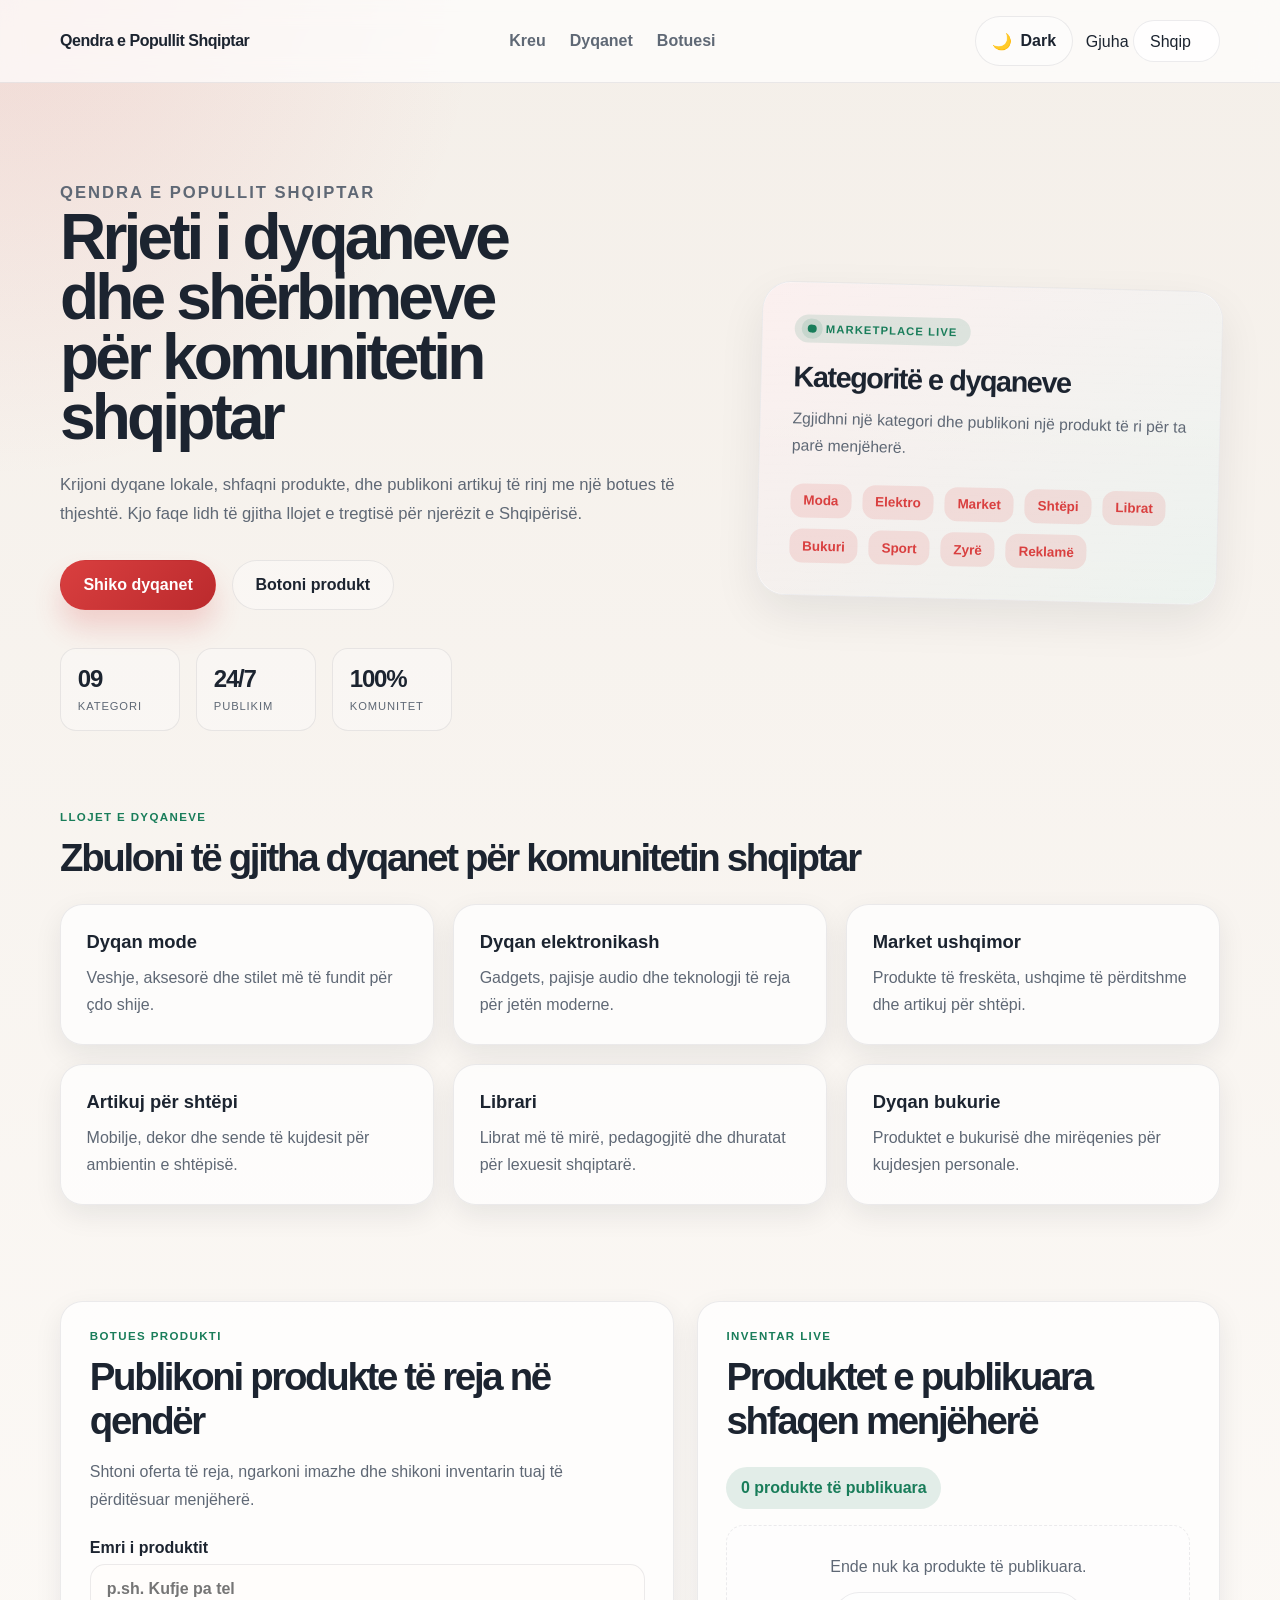
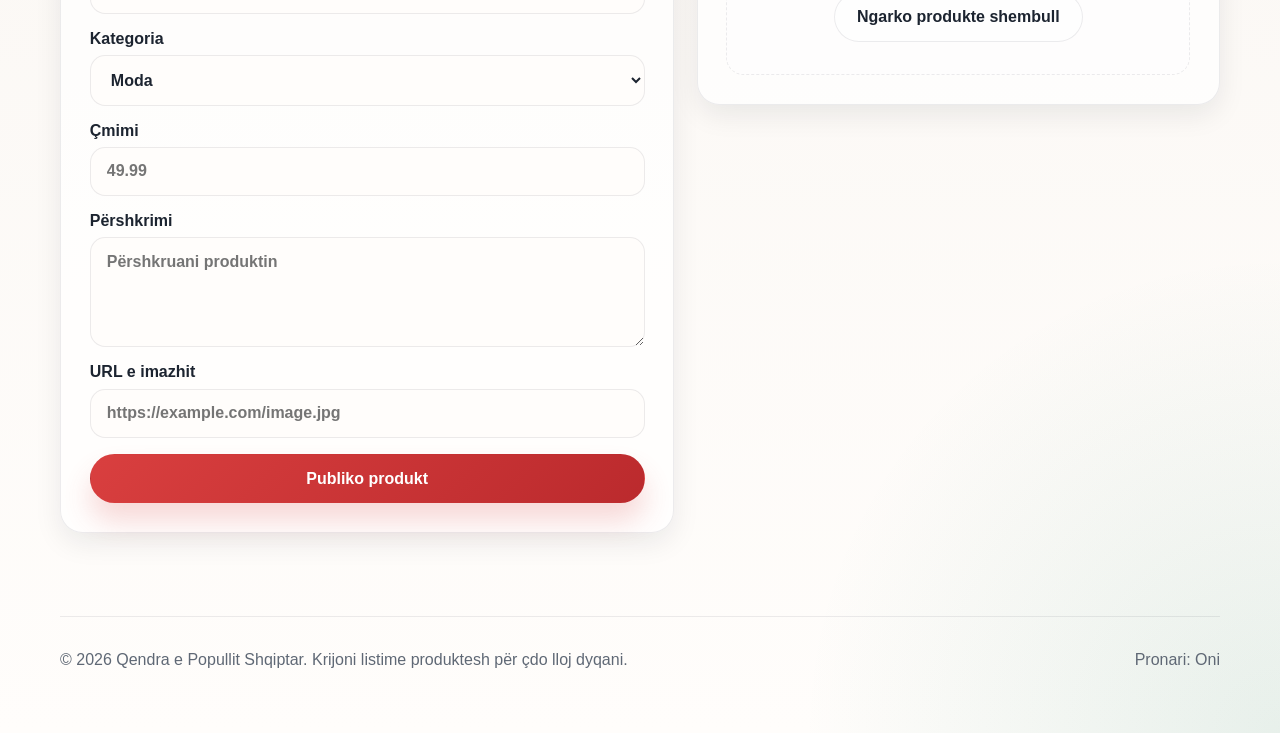
==== index.html @ 033e25c7 "Add files via upload" ====
<!DOCTYPE html>
<html lang="sq">
<head>
  <meta charset="UTF-8" />
  <meta name="viewport" content="width=device-width, initial-scale=1.0" />
  <title>Qendra e Popullit Shqiptar</title>
  <meta name="description" content="Publikoni produkte lokale dhe zbuloni dyqanet për komunitetin shqiptar." />
  <link rel="stylesheet" href="styles.css" />
</head>
<body>
  <header class="site-header">
    <div class="layout container header-inner">
      <a id="brandText" class="brand" href="#home" data-i18n="brandText"><span class="brand-mark" aria-hidden="true">+</span>Qendra e Popullit Shqiptar</a>
      <nav class="site-nav" aria-label="Primary navigation">
        <a id="navHome" href="#home" data-i18n="navHome">Kreu</a>
        <a id="navShops" href="#shops" data-i18n="navShops">Dyqanet</a>
        <a id="navPublisher" href="#publisher" data-i18n="navPublisher">Botuesi</a>
      </nav>
      <div class="header-actions">
        <button id="themeToggle" class="btn btn-secondary theme-button" type="button" aria-label="Toggle theme">
          <span class="theme-icon">🌙</span>
          <span id="themeLabel">Dark</span>
        </button>
        <label class="lang-switch">
          <span class="sr-only" data-i18n="languageLabel">Gjuha</span>
          <select id="languageSelect" aria-label="Language">
            <option value="sq">Shqip</option>
            <option value="en">English</option>
          </select>
        </label>
      </div>
    </div>
  </header>

  <main>
    <section class="hero" id="home">
      <div class="layout container hero-grid">
        <div>
          <p id="heroEyebrow" class="eyebrow" data-i18n="heroEyebrow">Qendra e Popullit Shqiptar</p>
          <h1 id="heroTitle" data-i18n="heroTitle">Rrjeti i dyqaneve dhe shërbimeve për komunitetin shqiptar</h1>
          <p id="heroText" data-i18n="heroText">Krijoni dyqane lokale, shfaqni produkte, dhe publikoni artikuj të rinj me një botues të thjeshtë.
             Kjo faq​e lidh të gjitha llojet e tregtisë për njerëzit e Shqipërisë.</p>
          <div class="hero-actions">
            <a id="heroPrimary" class="btn btn-primary" href="#shops" data-i18n="heroPrimary">Shiko dyqanet</a>
            <a id="heroSecondary" class="btn btn-secondary" href="#publisher" data-i18n="heroSecondary">Botoni produkt</a>
          </div>
          <div class="hero-proof" aria-label="Marketplace highlights">
            <div><strong>09</strong><span>Kategori</span></div>
            <div><strong>24/7</strong><span>Publikim</span></div>
            <div><strong>100%</strong><span>Komunitet</span></div>
          </div>
        </div>
        <div class="hero-card">
          <div class="hero-card-topline"><span class="live-dot"></span> Marketplace live</div>
          <h2 id="heroCardTitle" data-i18n="heroCardTitle">Shop categories</h2>
          <p id="heroCardText" data-i18n="heroCardText">Select one category and publish a new product to see it appear below.</p>
          <div class="category-tags">
            <span data-category-key="fashion">Moda</span>
            <span data-category-key="electronics">Elektro</span>
            <span data-category-key="grocery">Market</span>
            <span data-category-key="homegoods">Shtëpi</span>
            <span data-category-key="books">Librat</span>
            <span data-category-key="beauty">Bukuri</span>
            <span data-category-key="sports">Sport</span>
            <span data-category-key="office">Zyrë</span>
            <span data-category-key="advertising">Reklamë</span>
          </div>
        </div>
      </div>
    </section>

    <section class="shops" id="shops">
      <div class="layout container">
        <div class="section-header">
          <p id="shopsEyebrow" class="eyebrow" data-i18n="shopsEyebrow">Llojet e dyqaneve</p>
          <h2 id="shopsTitle" data-i18n="shopsTitle">Zbuloni të gjitha dyqanet për komunitetin shqiptar</h2>
        </div>
        <div class="shop-grid">
          <article class="shop-card">
            <h3>Dyqan mode</h3>
            <p>Veshje, aksesorë dhe stilet më të fundit për çdo shije.</p>
          </article>
          <article class="shop-card">
            <h3>Dyqan elektronikash</h3>
            <p>Gadgets, pajisje audio dhe teknologji të reja për jetën moderne.</p>
          </article>
          <article class="shop-card">
            <h3>Market ushqimor</h3>
            <p>Produkte të freskëta, ushqime të përditshme dhe artikuj për shtëpi.</p>
          </article>
          <article class="shop-card">
            <h3>Artikuj për shtëpi</h3>
            <p>Mobilje, dekor dhe sende të kujdesit për ambientin e shtëpisë.</p>
          </article>
          <article class="shop-card">
            <h3>Librari</h3>
            <p>Librat më të mirë, pedagogjitë dhe dhuratat për lexuesit shqiptarë.</p>
          </article>
          <article class="shop-card">
            <h3>Dyqan bukurie</h3>
            <p>Produktet e bukurisë dhe mirëqenies për kujdesjen personale.</p>
          </article>
        </div>
      </div>
    </section>

    <section class="publisher" id="publisher">
      <div class="layout container publisher-grid">
        <div class="publisher-panel">
          <div class="section-header">
            <p id="publisherEyebrow" class="eyebrow" data-i18n="publisherEyebrow">Botues produkti</p>
            <h2 id="publisherTitle" data-i18n="publisherTitle">Publikoni produkte të reja në qendër</h2>
            <p id="publisherCopy" class="section-copy" data-i18n="publisherCopy">Shtoni oferta të reja, ngarkoni imazhe dhe shikoni inventarin tuaj të përditësuar menjëherë.</p>
          </div>
          <form id="publisherForm" class="product-form">
            <label>
              <span id="labelProductName" data-i18n="labelProductName">Emri i produktit</span>
              <input type="text" id="productName" placeholder="p.sh. Kufje pa tel" required />
            </label>
            <label>
              <span id="labelProductCategory" data-i18n="labelProductCategory">Kategoria</span>
              <select id="productCategory" required>
                <option value="fashion" data-i18n="categoryFashion">Moda</option>
                <option value="electronics" data-i18n="categoryElectronics">Elektro</option>
                <option value="grocery" data-i18n="categoryGrocery">Market</option>
                <option value="homegoods" data-i18n="categoryHomeGoods">Shtëpi</option>
                <option value="books" data-i18n="categoryBooks">Librat</option>
                <option value="beauty" data-i18n="categoryBeauty">Bukuri</option>
                <option value="sports" data-i18n="categorySports">Sport</option>
                <option value="office" data-i18n="categoryOffice">Zyrë</option>
                <option value="advertising" data-i18n="categoryAdvertising">Reklamë</option>
              </select>
            </label>
            <label>
              <span id="labelProductPrice" data-i18n="labelProductPrice">Çmimi</span>
              <input type="number" id="productPrice" min="0" step="0.01" placeholder="49.99" required />
            </label>
            <label>
              <span id="labelProductDescription" data-i18n="labelProductDescription">Përshkrimi</span>
              <textarea id="productDescription" rows="4" placeholder="Përshkruani produktin"></textarea>
            </label>
            <label>
              <span id="labelProductImage" data-i18n="labelProductImage">URL e imazhit</span>
              <input type="url" id="productImage" placeholder="https://example.com/image.jpg" />
            </label>
            <button id="publishButton" type="submit" class="btn btn-primary" data-i18n="publisherButton">Publiko produkt</button>
          </form>
        </div>
        <div class="product-preview">
          <div class="section-header">
            <p id="inventoryEyebrow" class="eyebrow" data-i18n="inventoryEyebrow">Inventar live</p>
            <h2 id="inventoryTitle" data-i18n="inventoryTitle">Produktet e publikuara shfaqen menjëherë</h2>
          </div>
          <div class="product-summary">
            <span id="productCount">0 produkte të publikuara</span>
          </div>
          <div id="productList" class="product-list">
            <div class="empty-state">
              <p id="emptyText" data-i18n="emptyText">Ende nuk ka produkte të publikuara.</p>
              <button id="loadSample" class="btn btn-secondary" data-i18n="loadSample">Ngarko produkte shembull</button>
            </div>
          </div>
        </div>
      </div>
    </section>
  </main>

  <footer class="site-footer">
    <div class="layout container footer-content">
      <p id="footerText" data-i18n="footerText">© 2026 Qendra e Popullit Shqiptar. Krijoni listime produktesh për çdo lloj dyqani.</p>
      <p id="footerOwner" data-i18n="footerOwner">Pronari: <a href="https://www.facebook.com/oni.328075/" target="_blank" rel="noopener noreferrer">Oni</a></p>
    </div>
  </footer>

  <script src="script.js"></script>
</body>
</html>
---- styles.css ----
:root {
  --bg: #f4efe9;
  --bg-soft: #fffdfb;
  --surface: rgba(255, 255, 255, 0.78);
  --surface-strong: #fffdfb;
  --text: #1c2430;
  --muted: #5f6875;
  --border: rgba(17, 24, 39, 0.08);
  --accent: #d93f3f;
  --accent-strong: #bb2a2d;
  --accent-soft: rgba(217, 63, 63, 0.12);
  --green: #197d5a;
  --green-soft: rgba(25, 125, 90, 0.12);
  --shadow: 0 18px 45px rgba(15, 23, 42, 0.08);
  --shadow-soft: 0 10px 28px rgba(15, 23, 42, 0.08);
}

body.dark-theme {
  --bg: #101a1f;
  --bg-soft: #16252d;
  --surface: rgba(16, 27, 35, 0.84);
  --surface-strong: #182933;
  --text: #edf6ff;
  --muted: #a9bed0;
  --border: rgba(148, 163, 184, 0.17);
  --accent: #ff7a7a;
  --accent-strong: #f65c5c;
  --accent-soft: rgba(255, 122, 122, 0.12);
  --green: #7ed6ae;
  --green-soft: rgba(126, 214, 174, 0.12);
  --shadow: 0 24px 60px rgba(2, 6, 12, 0.38);
  --shadow-soft: 0 16px 30px rgba(2, 6, 12, 0.22);
}

* { box-sizing: border-box; }
html { scroll-behavior: smooth; }

body {
  margin: 0;
  min-height: 100vh;
  font-family: Inter, "Segoe UI", sans-serif;
  background:
    radial-gradient(circle at top left, rgba(217, 63, 63, 0.12), transparent 18%),
    radial-gradient(circle at bottom right, rgba(25, 125, 90, 0.1), transparent 18%),
    linear-gradient(180deg, var(--bg) 0%, var(--bg-soft) 100%);
  color: var(--text);
  transition: background 0.35s ease, color 0.35s ease;
}

button, input, select, textarea {
  font: inherit;
}

img { display: block; max-width: 100%; }

a { color: inherit; }

.container {
  width: min(1160px, calc(100% - 2rem));
  margin: 0 auto;
}

.site-header {
  position: sticky;
  top: 0;
  z-index: 20;
  backdrop-filter: blur(12px);
  background: rgba(255, 255, 255, 0.68);
  border-bottom: 1px solid var(--border);
}

body.dark-theme .site-header {
  background: rgba(16, 27, 35, 0.8);
}

.header-inner {
  display: flex;
  align-items: center;
  justify-content: space-between;
  gap: 1rem;
  padding: 1rem 0;
}

.brand {
  display: inline-flex;
  align-items: center;
  gap: 0.7rem;
  text-decoration: none;
  color: var(--text);
  font-weight: 800;
  letter-spacing: -0.03em;
}

.brand-mark {
  display: inline-grid;
  place-items: center;
  width: 2.1rem;
  height: 2.1rem;
  border-radius: 0.8rem;
  background: linear-gradient(135deg, var(--accent), var(--accent-strong));
  color: #fff;
  font-size: 1.3rem;
  box-shadow: 0 12px 22px rgba(217, 63, 63, 0.26);
}

.site-nav {
  display: flex;
  flex-wrap: wrap;
  align-items: center;
  justify-content: center;
  gap: 1.5rem;
}

.site-nav a {
  text-decoration: none;
  color: var(--muted);
  font-weight: 600;
  transition: color 0.2s ease;
}

.site-nav a:hover,
.site-nav a:focus-visible {
  color: var(--text);
}

.header-actions {
  display: flex;
  align-items: center;
  gap: 0.8rem;
}

.btn,
.lang-switch select,
.product-form input,
.product-form select,
.product-form textarea {
  border: 1px solid var(--border);
  border-radius: 999px;
}

.lang-switch select {
  appearance: none;
  background: var(--surface);
  color: var(--text);
  padding: 0.72rem 1rem;
  border-radius: 999px;
}

.btn {
  display: inline-flex;
  align-items: center;
  justify-content: center;
  gap: 0.5rem;
  padding: 0.92rem 1.4rem;
  font-weight: 700;
  text-decoration: none;
  cursor: pointer;
  color: var(--text);
  background: var(--surface);
  transition: transform 0.2s ease, box-shadow 0.2s ease, border-color 0.2s ease;
}

.btn:hover,
.btn:focus-visible {
  transform: translateY(-1px);
  box-shadow: var(--shadow-soft);
}

.btn-primary {
  background: linear-gradient(135deg, var(--accent), var(--accent-strong));
  border-color: transparent;
  color: #fff;
  box-shadow: 0 18px 28px rgba(217, 63, 63, 0.2);
}

.btn-secondary {
  background: rgba(255, 255, 255, 0.35);
}

body.dark-theme .btn-secondary {
  background: rgba(24, 41, 51, 0.8);
}

.theme-button {
  padding-inline: 1rem;
}

.hero {
  padding: 4.5rem 0 3rem;
}

.hero-grid {
  display: grid;
  grid-template-columns: 1.3fr 0.9fr;
  align-items: center;
  gap: 2rem;
}

.eyebrow {
  margin: 0 0 0.8rem;
  color: var(--green);
  text-transform: uppercase;
  letter-spacing: 0.12em;
  font-size: 0.72rem;
  font-weight: 800;
}

.hero h1 {
  margin: 0;
  max-width: 13ch;
  font-size: clamp(2.8rem, 5vw, 5.2rem);
  line-height: 0.94;
  letter-spacing: -0.06em;
}

.hero p {
  margin: 1.4rem 0 0;
  max-width: 46rem;
  color: var(--muted);
  line-height: 1.75;
  font-size: 1.04rem;
}

.hero-actions {
  display: flex;
  flex-wrap: wrap;
  gap: 1rem;
  margin-top: 2rem;
}

.hero-proof {
  display: flex;
  flex-wrap: wrap;
  gap: 1rem;
  margin-top: 2.4rem;
}

.hero-proof div {
  min-width: 120px;
  padding: 1rem 1.05rem;
  border: 1px solid var(--border);
  border-radius: 1rem;
  background: rgba(255, 255, 255, 0.3);
}

.hero-proof strong {
  display: block;
  margin-bottom: 0.2rem;
  font-size: 1.5rem;
  letter-spacing: -0.05em;
}

.hero-proof span {
  color: var(--muted);
  font-size: 0.7rem;
  text-transform: uppercase;
  letter-spacing: 0.08em;
}

.hero-card {
  position: relative;
  padding: 2rem;
  border-radius: 1.8rem;
  background: linear-gradient(180deg, rgba(255, 255, 255, 0.86), rgba(255, 255, 255, 0.72));
  border: 1px solid var(--border);
  box-shadow: var(--shadow);
  transform: rotate(1.4deg);
}

body.dark-theme .hero-card {
  background: linear-gradient(180deg, rgba(18, 29, 38, 0.88), rgba(18, 29, 38, 0.7));
}

.hero-card::before {
  content: "";
  position: absolute;
  inset: 0;
  border-radius: inherit;
  background: linear-gradient(135deg, rgba(217, 63, 63, 0.07), rgba(25, 125, 90, 0.07));
  pointer-events: none;
}

.hero-card > * {
  position: relative;
  z-index: 1;
}

.hero-card-topline {
  display: inline-flex;
  align-items: center;
  gap: 0.6rem;
  padding: 0.5rem 0.8rem;
  border-radius: 999px;
  background: var(--green-soft);
  color: var(--green);
  font-size: 0.7rem;
  letter-spacing: 0.1em;
  text-transform: uppercase;
  font-weight: 800;
}

.live-dot {
  width: 0.55rem;
  height: 0.55rem;
  border-radius: 50%;
  background: var(--green);
  box-shadow: 0 0 0 6px rgba(25, 125, 90, 0.12);
}

.hero-card h2 {
  margin: 1.1rem 0 0.7rem;
  font-size: clamp(1.8rem, 2.2vw, 2.5rem);
  letter-spacing: -0.05em;
}

.hero-card p {
  margin: 0;
  font-size: 0.98rem;
}

.category-tags {
  display: flex;
  flex-wrap: wrap;
  gap: 0.7rem;
  margin-top: 1.5rem;
}

.category-tags span {
  display: inline-flex;
  align-items: center;
  justify-content: center;
  padding: 0.6rem 0.8rem;
  border-radius: 0.8rem;
  background: var(--accent-soft);
  color: var(--accent);
  font-weight: 700;
  font-size: 0.84rem;
}

.shops,
.publisher {
  padding: 2rem 0 4rem;
}

.section-header {
  margin-bottom: 1.5rem;
}

.section-header h2 {
  margin: 0;
  font-size: clamp(2rem, 3vw, 2.8rem);
  letter-spacing: -0.06em;
}

.shop-grid {
  display: grid;
  grid-template-columns: repeat(3, minmax(0, 1fr));
  gap: 1.2rem;
}

.shop-card,
.publisher-panel,
.product-preview {
  background: rgba(255, 255, 255, 0.7);
  border: 1px solid var(--border);
  border-radius: 1.4rem;
  box-shadow: var(--shadow-soft);
}

body.dark-theme .shop-card,
body.dark-theme .publisher-panel,
body.dark-theme .product-preview {
  background: rgba(18, 29, 38, 0.7);
}

.shop-card {
  padding: 1.6rem;
}

.shop-card h3 {
  margin: 0 0 0.7rem;
  font-size: 1.15rem;
}

.shop-card p {
  margin: 0;
  color: var(--muted);
  line-height: 1.7;
}

.publisher-grid {
  display: grid;
  grid-template-columns: 1.08fr 0.92fr;
  gap: 1.4rem;
  align-items: start;
}

.publisher-panel,
.product-preview {
  padding: 1.8rem;
}

.section-copy {
  margin: 0.9rem 0 0;
  color: var(--muted);
  line-height: 1.8;
}

.product-form {
  display: grid;
  gap: 1rem;
  margin-top: 1.5rem;
}

.product-form label {
  display: grid;
  gap: 0.45rem;
  font-weight: 600;
}

.product-form input,
.product-form select,
.product-form textarea {
  width: 100%;
  padding: 0.92rem 1rem;
  background: var(--surface-strong);
  color: var(--text);
  border-radius: 0.95rem;
  border: 1px solid var(--border);
}

.product-form textarea {
  min-height: 110px;
  resize: vertical;
}

.product-summary {
  display: inline-flex;
  align-items: center;
  width: fit-content;
  margin: 0 0 1rem;
  padding: 0.75rem 0.9rem;
  border-radius: 999px;
  background: var(--green-soft);
  color: var(--green);
  font-weight: 800;
}

.product-list {
  display: grid;
  gap: 1rem;
}

.product-card {
  display: grid;
  grid-template-columns: 110px 1fr;
  gap: 1rem;
  align-items: center;
  padding: 1rem;
  border: 1px solid var(--border);
  border-radius: 1.1rem;
  background: rgba(255, 255, 255, 0.72);
}

body.dark-theme .product-card {
  background: rgba(20, 33, 41, 0.9);
}

.product-card img {
  width: 100%;
  aspect-ratio: 1;
  object-fit: cover;
  border-radius: 0.9rem;
}

.product-card h3 {
  margin: 0;
  font-size: 1.1rem;
}

.product-card .meta {
  display: flex;
  flex-wrap: wrap;
  gap: 0.6rem;
  margin-top: 0.4rem;
  color: var(--accent);
  font-size: 0.84rem;
  font-weight: 700;
}

.product-card p {
  margin: 0.4rem 0 0;
  color: var(--muted);
  line-height: 1.7;
}

.empty-state {
  padding: 2rem 1.2rem;
  border: 1px dashed var(--border);
  border-radius: 1.1rem;
  text-align: center;
  background: rgba(255, 255, 255, 0.28);
}

.empty-state p {
  margin: 0 0 1rem;
  color: var(--muted);
}

.site-footer {
  padding: 1.2rem 0 3rem;
}

.footer-content {
  display: flex;
  justify-content: space-between;
  gap: 1rem;
  flex-wrap: wrap;
  padding-top: 1.1rem;
  border-top: 1px solid var(--border);
  color: var(--muted);
}

.footer-content a {
  color: var(--accent);
  text-decoration: none;
}

@media (max-width: 900px) {
  .hero-grid,
  .publisher-grid,
  .shop-grid {
    grid-template-columns: 1fr;
  }

  .header-inner {
    flex-wrap: wrap;
    justify-content: center;
  }
}

@media (max-width: 640px) {
  .site-nav {
    justify-content: center;
  }

  .header-actions {
    width: 100%;
    justify-content: center;
  }

  .hero {
    padding-top: 3rem;
  }

  .hero-card {
    transform: none;
  }

  .product-card {
    grid-template-columns: 1fr;
  }

  .footer-content {
    flex-direction: column;
    text-align: center;
  }
}
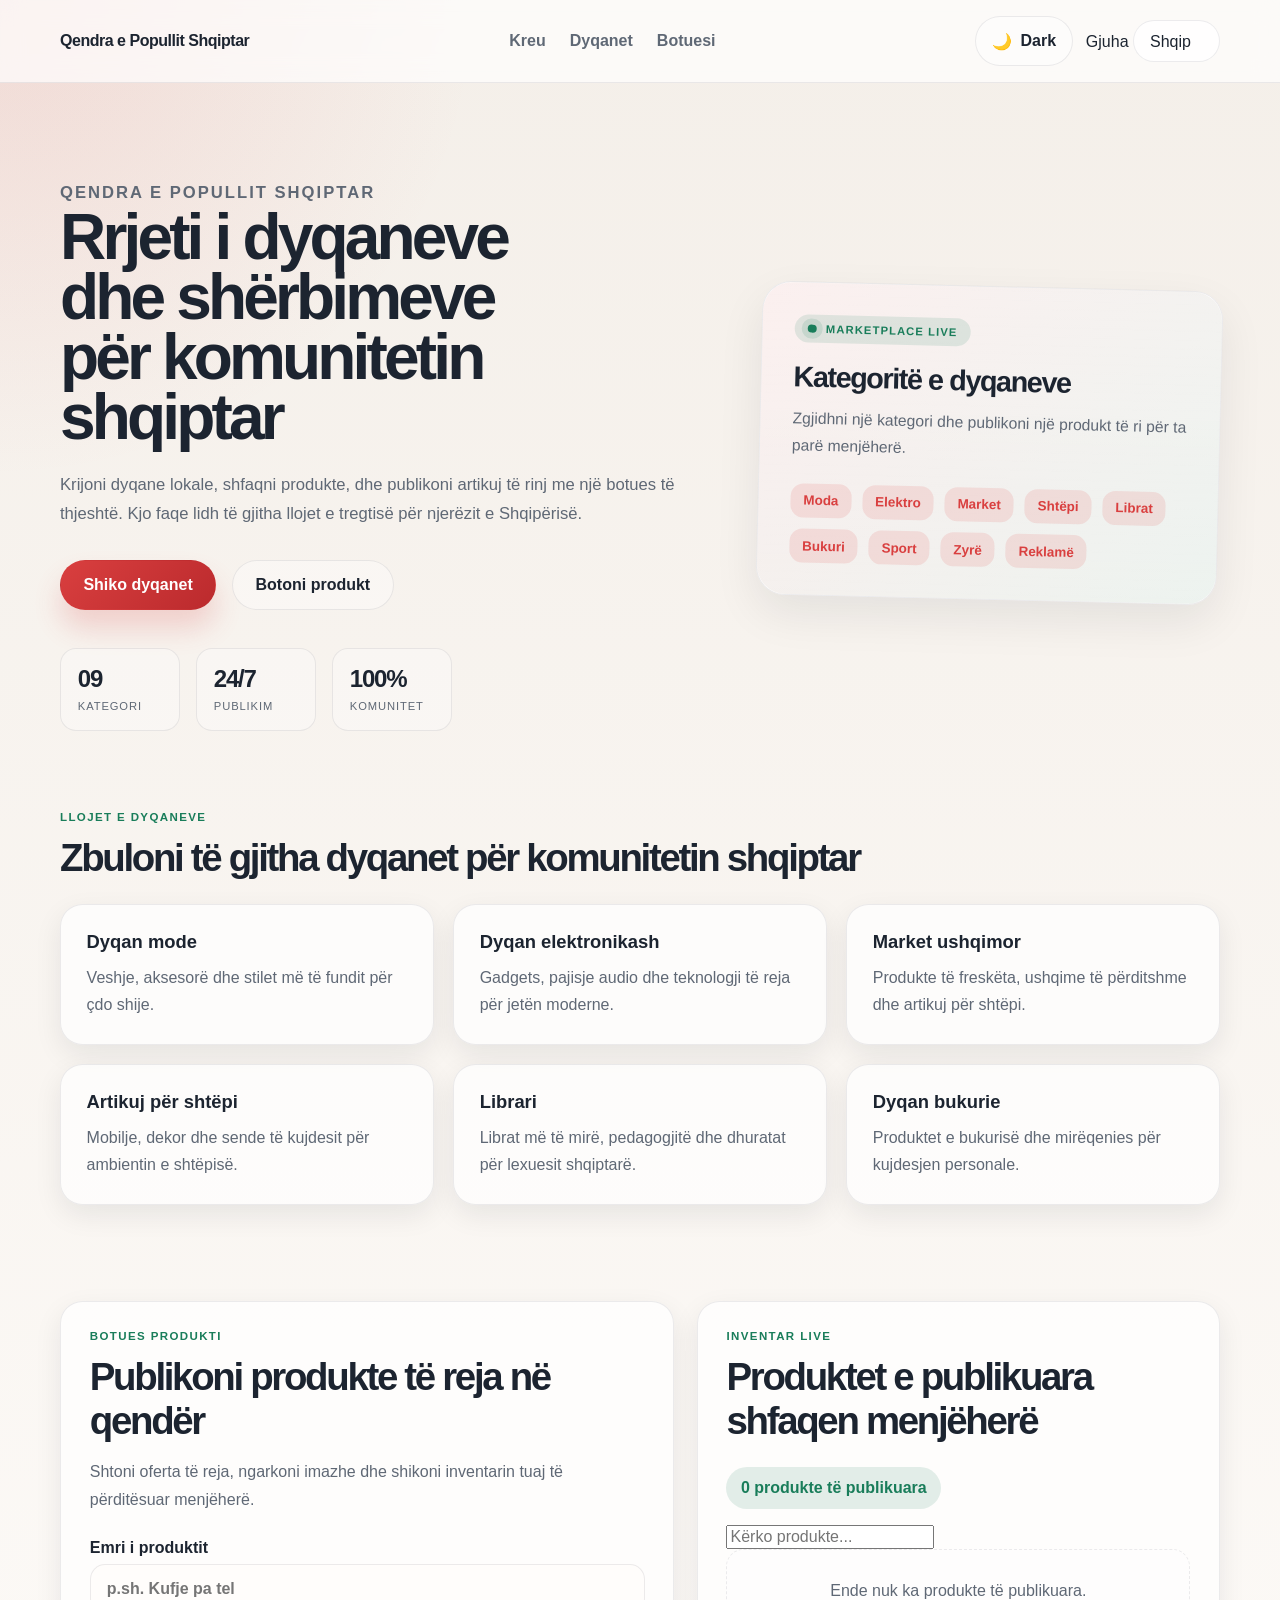
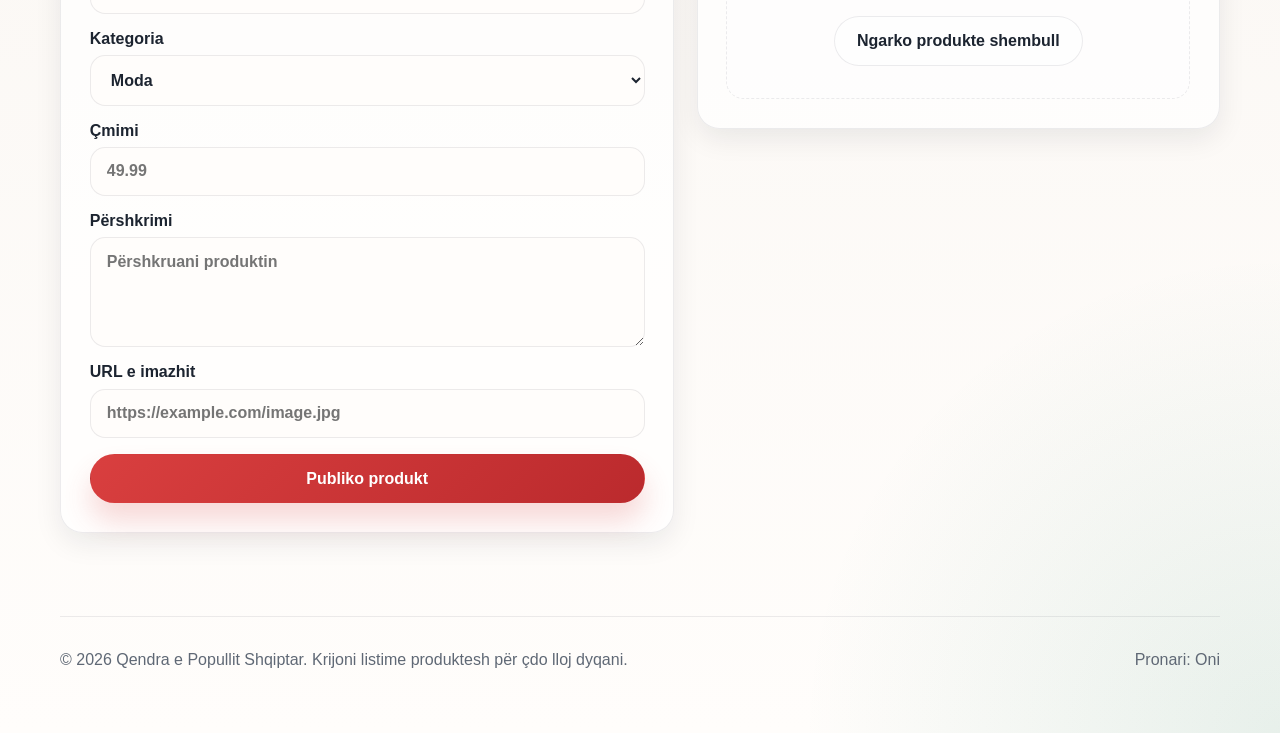
==== commit bc4707ab: "Fix HTML formatting and add search box" ====
--- a/index.html
+++ b/index.html
@@ -154,6 +154,9 @@
           <div class="product-summary">
             <span id="productCount">0 produkte të publikuara</span>
           </div>
+          <div class="search-box">
+            <input type="text" id="searchInput" class="search-input" placeholder="Kërko produkte..." data-i18n="searchPlaceholder" />
+          </div>
           <div id="productList" class="product-list">
             <div class="empty-state">
               <p id="emptyText" data-i18n="emptyText">Ende nuk ka produkte të publikuara.</p>
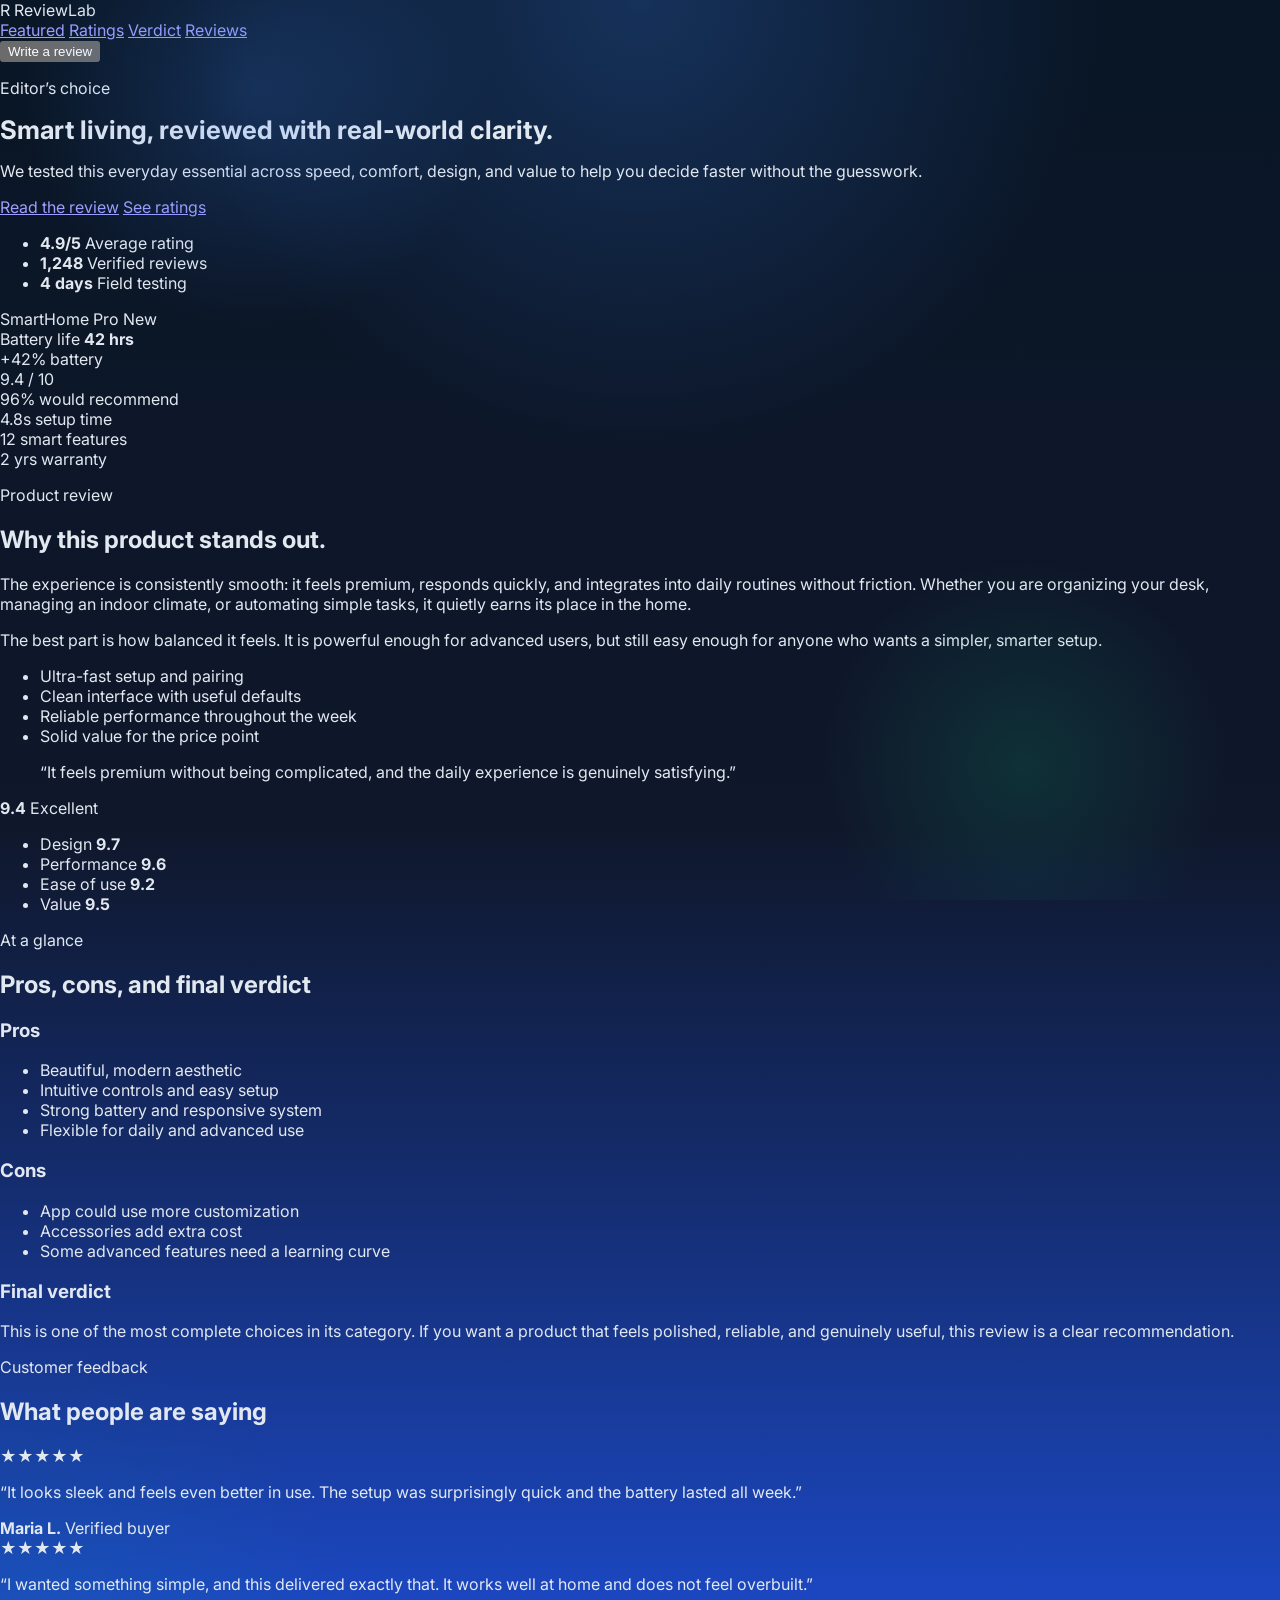
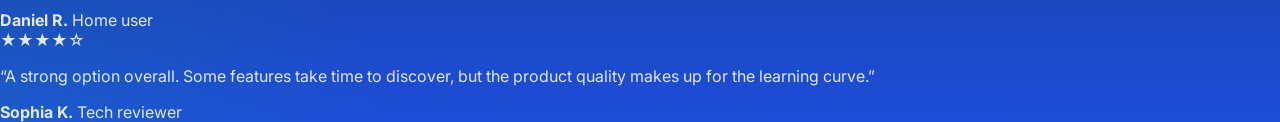
==== commit 1212e0a3: "Initial commit nga Linux" ====
--- a/index.html
+++ b/index.html
@@ -1,180 +1,262 @@
-<!DOCTYPE html>
-<html lang="sq">
-<head>
-  <meta charset="UTF-8" />
-  <meta name="viewport" content="width=device-width, initial-scale=1.0" />
-  <title>Qendra e Popullit Shqiptar</title>
-  <meta name="description" content="Publikoni produkte lokale dhe zbuloni dyqanet për komunitetin shqiptar." />
-  <link rel="stylesheet" href="styles.css" />
-</head>
-<body>
-  <header class="site-header">
-    <div class="layout container header-inner">
-      <a id="brandText" class="brand" href="#home" data-i18n="brandText"><span class="brand-mark" aria-hidden="true">+</span>Qendra e Popullit Shqiptar</a>
-      <nav class="site-nav" aria-label="Primary navigation">
-        <a id="navHome" href="#home" data-i18n="navHome">Kreu</a>
-        <a id="navShops" href="#shops" data-i18n="navShops">Dyqanet</a>
-        <a id="navPublisher" href="#publisher" data-i18n="navPublisher">Botuesi</a>
-      </nav>
-      <div class="header-actions">
-        <button id="themeToggle" class="btn btn-secondary theme-button" type="button" aria-label="Toggle theme">
-          <span class="theme-icon">🌙</span>
-          <span id="themeLabel">Dark</span>
-        </button>
-        <label class="lang-switch">
-          <span class="sr-only" data-i18n="languageLabel">Gjuha</span>
-          <select id="languageSelect" aria-label="Language">
-            <option value="sq">Shqip</option>
-            <option value="en">English</option>
-          </select>
-        </label>
-      </div>
+<!doctype html>
+<html lang="en">
+  <head>
+    <meta charset="UTF-8" />
+    <meta name="viewport" content="width=device-width, initial-scale=1.0" />
+    <title>ReviewLab | Product Review</title>
+    <meta
+      name="description"
+      content="Modern product review landing page with ratings, highlights, and customer feedback."
+    />
+    <link rel="preconnect" href="https://fonts.googleapis.com" />
+    <link rel="preconnect" href="https://fonts.gstatic.com" crossorigin />
+    <link
+      href="https://fonts.googleapis.com/css2?family=Inter:wght@400;500;600;700;800&display=swap"
+      rel="stylesheet"
+    />
+    <link rel="stylesheet" href="styles.css" />
+  </head>
+  <body>
+    <div class="page-shell">
+      <header class="topbar">
+        <div class="brand" aria-label="ReviewLab home">
+          <span class="brand-mark">R</span>
+          <span>ReviewLab</span>
+        </div>
+
+        <nav class="nav" aria-label="Main navigation">
+          <a href="#featured">Featured</a>
+          <a href="#ratings">Ratings</a>
+          <a href="#verdict">Verdict</a>
+          <a href="#reviews">Reviews</a>
+        </nav>
+
+        <button class="cta-button" type="button">Write a review</button>
+      </header>
+
+      <main>
+        <section class="hero">
+          <div class="hero-copy">
+            <p class="eyebrow">Editor’s choice</p>
+            <h1>Smart living, reviewed with real-world clarity.</h1>
+            <p class="intro">
+              We tested this everyday essential across speed, comfort, design,
+              and value to help you decide faster without the guesswork.
+            </p>
+
+            <div class="hero-actions">
+              <a class="primary-btn" href="#featured">Read the review</a>
+              <a class="secondary-btn" href="#ratings">See ratings</a>
+            </div>
+
+            <ul class="hero-meta" aria-label="Key product stats">
+              <li>
+                <strong>4.9/5</strong>
+                <span>Average rating</span>
+              </li>
+              <li>
+                <strong>1,248</strong>
+                <span>Verified reviews</span>
+              </li>
+              <li>
+                <strong>4 days</strong>
+                <span>Field testing</span>
+              </li>
+            </ul>
+          </div>
+
+          <div class="hero-visual" aria-label="Product preview">
+            <div class="device-card">
+              <div class="device-header">
+                <span class="dot red"></span>
+                <span class="dot yellow"></span>
+                <span class="dot green"></span>
+              </div>
+
+              <div class="device-screen">
+                <div class="screen-top">
+                  <span>SmartHome Pro</span>
+                  <span class="badge">New</span>
+                </div>
+                <div class="screen-metric">
+                  <span>Battery life</span>
+                  <strong>42 hrs</strong>
+                </div>
+                <div class="bars" aria-hidden="true">
+                  <span style="height: 38%"></span>
+                  <span style="height: 54%"></span>
+                  <span style="height: 70%"></span>
+                  <span style="height: 88%"></span>
+                  <span style="height: 100%"></span>
+                </div>
+              </div>
+            </div>
+
+            <div class="floating-badge badge-one">+42% battery</div>
+            <div class="floating-badge badge-two">9.4 / 10</div>
+          </div>
+        </section>
+
+        <section class="summary-strip" id="ratings">
+          <article>
+            <span class="stat-number">96%</span>
+            <span class="stat-label">would recommend</span>
+          </article>
+          <article>
+            <span class="stat-number">4.8s</span>
+            <span class="stat-label">setup time</span>
+          </article>
+          <article>
+            <span class="stat-number">12</span>
+            <span class="stat-label">smart features</span>
+          </article>
+          <article>
+            <span class="stat-number">2 yrs</span>
+            <span class="stat-label">warranty</span>
+          </article>
+        </section>
+
+        <section class="review-layout" id="featured">
+          <article class="panel feature-copy">
+            <p class="eyebrow">Product review</p>
+            <h2>Why this product stands out.</h2>
+            <p>
+              The experience is consistently smooth: it feels premium, responds
+              quickly, and integrates into daily routines without friction.
+              Whether you are organizing your desk, managing an indoor climate,
+              or automating simple tasks, it quietly earns its place in the
+              home.
+            </p>
+            <p>
+              The best part is how balanced it feels. It is powerful enough for
+              advanced users, but still easy enough for anyone who wants a
+              simpler, smarter setup.
+            </p>
+
+            <ul class="checklist">
+              <li>Ultra-fast setup and pairing</li>
+              <li>Clean interface with useful defaults</li>
+              <li>Reliable performance throughout the week</li>
+              <li>Solid value for the price point</li>
+            </ul>
+
+            <blockquote>
+              “It feels premium without being complicated, and the daily
+              experience is genuinely satisfying.”
+            </blockquote>
+          </article>
+
+          <aside class="panel score-panel" id="verdict">
+            <div class="score-ring">
+              <div class="score-inner">
+                <strong>9.4</strong>
+                <span>Excellent</span>
+              </div>
+            </div>
+
+            <ul class="score-list">
+              <li>
+                <span>Design</span>
+                <strong>9.7</strong>
+              </li>
+              <li>
+                <span>Performance</span>
+                <strong>9.6</strong>
+              </li>
+              <li>
+                <span>Ease of use</span>
+                <strong>9.2</strong>
+              </li>
+              <li>
+                <span>Value</span>
+                <strong>9.5</strong>
+              </li>
+            </ul>
+          </aside>
+        </section>
+
+        <section class="comparison-section">
+          <div class="section-heading">
+            <p class="eyebrow">At a glance</p>
+            <h2>Pros, cons, and final verdict</h2>
+          </div>
+
+          <div class="comparison-grid">
+            <article class="panel pros-panel">
+              <h3>Pros</h3>
+              <ul>
+                <li>Beautiful, modern aesthetic</li>
+                <li>Intuitive controls and easy setup</li>
+                <li>Strong battery and responsive system</li>
+                <li>Flexible for daily and advanced use</li>
+              </ul>
+            </article>
+
+            <article class="panel cons-panel">
+              <h3>Cons</h3>
+              <ul>
+                <li>App could use more customization</li>
+                <li>Accessories add extra cost</li>
+                <li>Some advanced features need a learning curve</li>
+              </ul>
+            </article>
+
+            <article class="panel verdict-panel">
+              <h3>Final verdict</h3>
+              <p>
+                This is one of the most complete choices in its category. If you
+                want a product that feels polished, reliable, and genuinely
+                useful, this review is a clear recommendation.
+              </p>
+            </article>
+          </div>
+        </section>
+
+        <section class="testimonial-section" id="reviews">
+          <div class="section-heading">
+            <p class="eyebrow">Customer feedback</p>
+            <h2>What people are saying</h2>
+          </div>
+
+          <div class="testimonial-grid">
+            <article class="panel testimonial-card">
+              <div class="stars" aria-label="5 stars">★★★★★</div>
+              <p>
+                “It looks sleek and feels even better in use. The setup was
+                surprisingly quick and the battery lasted all week.”
+              </p>
+              <footer>
+                <strong>Maria L.</strong>
+                <span>Verified buyer</span>
+              </footer>
+            </article>
+
+            <article class="panel testimonial-card">
+              <div class="stars" aria-label="5 stars">★★★★★</div>
+              <p>
+                “I wanted something simple, and this delivered exactly that. It
+                works well at home and does not feel overbuilt.”
+              </p>
+              <footer>
+                <strong>Daniel R.</strong>
+                <span>Home user</span>
+              </footer>
+            </article>
+
+            <article class="panel testimonial-card">
+              <div class="stars" aria-label="4 stars">★★★★☆</div>
+              <p>
+                “A strong option overall. Some features take time to discover,
+                but the product quality makes up for the learning curve.”
+              </p>
+              <footer>
+                <strong>Sophia K.</strong>
+                <span>Tech reviewer</span>
+              </footer>
+            </article>
+          </div>
+        </section>
+      </main>
     </div>
-  </header>
-
-  <main>
-    <section class="hero" id="home">
-      <div class="layout container hero-grid">
-        <div>
-          <p id="heroEyebrow" class="eyebrow" data-i18n="heroEyebrow">Qendra e Popullit Shqiptar</p>
-          <h1 id="heroTitle" data-i18n="heroTitle">Rrjeti i dyqaneve dhe shërbimeve për komunitetin shqiptar</h1>
-          <p id="heroText" data-i18n="heroText">Krijoni dyqane lokale, shfaqni produkte, dhe publikoni artikuj të rinj me një botues të thjeshtë.
-             Kjo faq​e lidh të gjitha llojet e tregtisë për njerëzit e Shqipërisë.</p>
-          <div class="hero-actions">
-            <a id="heroPrimary" class="btn btn-primary" href="#shops" data-i18n="heroPrimary">Shiko dyqanet</a>
-            <a id="heroSecondary" class="btn btn-secondary" href="#publisher" data-i18n="heroSecondary">Botoni produkt</a>
-          </div>
-          <div class="hero-proof" aria-label="Marketplace highlights">
-            <div><strong>09</strong><span>Kategori</span></div>
-            <div><strong>24/7</strong><span>Publikim</span></div>
-            <div><strong>100%</strong><span>Komunitet</span></div>
-          </div>
-        </div>
-        <div class="hero-card">
-          <div class="hero-card-topline"><span class="live-dot"></span> Marketplace live</div>
-          <h2 id="heroCardTitle" data-i18n="heroCardTitle">Shop categories</h2>
-          <p id="heroCardText" data-i18n="heroCardText">Select one category and publish a new product to see it appear below.</p>
-          <div class="category-tags">
-            <span data-category-key="fashion">Moda</span>
-            <span data-category-key="electronics">Elektro</span>
-            <span data-category-key="grocery">Market</span>
-            <span data-category-key="homegoods">Shtëpi</span>
-            <span data-category-key="books">Librat</span>
-            <span data-category-key="beauty">Bukuri</span>
-            <span data-category-key="sports">Sport</span>
-            <span data-category-key="office">Zyrë</span>
-            <span data-category-key="advertising">Reklamë</span>
-          </div>
-        </div>
-      </div>
-    </section>
-
-    <section class="shops" id="shops">
-      <div class="layout container">
-        <div class="section-header">
-          <p id="shopsEyebrow" class="eyebrow" data-i18n="shopsEyebrow">Llojet e dyqaneve</p>
-          <h2 id="shopsTitle" data-i18n="shopsTitle">Zbuloni të gjitha dyqanet për komunitetin shqiptar</h2>
-        </div>
-        <div class="shop-grid">
-          <article class="shop-card">
-            <h3>Dyqan mode</h3>
-            <p>Veshje, aksesorë dhe stilet më të fundit për çdo shije.</p>
-          </article>
-          <article class="shop-card">
-            <h3>Dyqan elektronikash</h3>
-            <p>Gadgets, pajisje audio dhe teknologji të reja për jetën moderne.</p>
-          </article>
-          <article class="shop-card">
-            <h3>Market ushqimor</h3>
-            <p>Produkte të freskëta, ushqime të përditshme dhe artikuj për shtëpi.</p>
-          </article>
-          <article class="shop-card">
-            <h3>Artikuj për shtëpi</h3>
-            <p>Mobilje, dekor dhe sende të kujdesit për ambientin e shtëpisë.</p>
-          </article>
-          <article class="shop-card">
-            <h3>Librari</h3>
-            <p>Librat më të mirë, pedagogjitë dhe dhuratat për lexuesit shqiptarë.</p>
-          </article>
-          <article class="shop-card">
-            <h3>Dyqan bukurie</h3>
-            <p>Produktet e bukurisë dhe mirëqenies për kujdesjen personale.</p>
-          </article>
-        </div>
-      </div>
-    </section>
-
-    <section class="publisher" id="publisher">
-      <div class="layout container publisher-grid">
-        <div class="publisher-panel">
-          <div class="section-header">
-            <p id="publisherEyebrow" class="eyebrow" data-i18n="publisherEyebrow">Botues produkti</p>
-            <h2 id="publisherTitle" data-i18n="publisherTitle">Publikoni produkte të reja në qendër</h2>
-            <p id="publisherCopy" class="section-copy" data-i18n="publisherCopy">Shtoni oferta të reja, ngarkoni imazhe dhe shikoni inventarin tuaj të përditësuar menjëherë.</p>
-          </div>
-          <form id="publisherForm" class="product-form">
-            <label>
-              <span id="labelProductName" data-i18n="labelProductName">Emri i produktit</span>
-              <input type="text" id="productName" placeholder="p.sh. Kufje pa tel" required />
-            </label>
-            <label>
-              <span id="labelProductCategory" data-i18n="labelProductCategory">Kategoria</span>
-              <select id="productCategory" required>
-                <option value="fashion" data-i18n="categoryFashion">Moda</option>
-                <option value="electronics" data-i18n="categoryElectronics">Elektro</option>
-                <option value="grocery" data-i18n="categoryGrocery">Market</option>
-                <option value="homegoods" data-i18n="categoryHomeGoods">Shtëpi</option>
-                <option value="books" data-i18n="categoryBooks">Librat</option>
-                <option value="beauty" data-i18n="categoryBeauty">Bukuri</option>
-                <option value="sports" data-i18n="categorySports">Sport</option>
-                <option value="office" data-i18n="categoryOffice">Zyrë</option>
-                <option value="advertising" data-i18n="categoryAdvertising">Reklamë</option>
-              </select>
-            </label>
-            <label>
-              <span id="labelProductPrice" data-i18n="labelProductPrice">Çmimi</span>
-              <input type="number" id="productPrice" min="0" step="0.01" placeholder="49.99" required />
-            </label>
-            <label>
-              <span id="labelProductDescription" data-i18n="labelProductDescription">Përshkrimi</span>
-              <textarea id="productDescription" rows="4" placeholder="Përshkruani produktin"></textarea>
-            </label>
-            <label>
-              <span id="labelProductImage" data-i18n="labelProductImage">URL e imazhit</span>
-              <input type="url" id="productImage" placeholder="https://example.com/image.jpg" />
-            </label>
-            <button id="publishButton" type="submit" class="btn btn-primary" data-i18n="publisherButton">Publiko produkt</button>
-          </form>
-        </div>
-        <div class="product-preview">
-          <div class="section-header">
-            <p id="inventoryEyebrow" class="eyebrow" data-i18n="inventoryEyebrow">Inventar live</p>
-            <h2 id="inventoryTitle" data-i18n="inventoryTitle">Produktet e publikuara shfaqen menjëherë</h2>
-          </div>
-          <div class="product-summary">
-            <span id="productCount">0 produkte të publikuara</span>
-          </div>
-          <div class="search-box">
-            <input type="text" id="searchInput" class="search-input" placeholder="Kërko produkte..." data-i18n="searchPlaceholder" />
-          </div>
-          <div id="productList" class="product-list">
-            <div class="empty-state">
-              <p id="emptyText" data-i18n="emptyText">Ende nuk ka produkte të publikuara.</p>
-              <button id="loadSample" class="btn btn-secondary" data-i18n="loadSample">Ngarko produkte shembull</button>
-            </div>
-          </div>
-        </div>
-      </div>
-    </section>
-  </main>
-
-  <footer class="site-footer">
-    <div class="layout container footer-content">
-      <p id="footerText" data-i18n="footerText">© 2026 Qendra e Popullit Shqiptar. Krijoni listime produktesh për çdo lloj dyqani.</p>
-      <p id="footerOwner" data-i18n="footerOwner">Pronari: <a href="https://www.facebook.com/oni.328075/" target="_blank" rel="noopener noreferrer">Oni</a></p>
-    </div>
-  </footer>
-
-  <script src="script.js"></script>
-</body>
+  </body>
 </html>
--- a/styles.css
+++ b/styles.css
@@ -1,568 +1,685 @@
-:root {
-  --bg: #f4efe9;
-  --bg-soft: #fffdfb;
-  --surface: rgba(255, 255, 255, 0.78);
-  --surface-strong: #fffdfb;
-  --text: #1c2430;
-  --muted: #5f6875;
-  --border: rgba(17, 24, 39, 0.08);
-  --accent: #d93f3f;
-  --accent-strong: #bb2a2d;
-  --accent-soft: rgba(217, 63, 63, 0.12);
-  --green: #197d5a;
-  --green-soft: rgba(25, 125, 90, 0.12);
-  --shadow: 0 18px 45px rgba(15, 23, 42, 0.08);
-  --shadow-soft: 0 10px 28px rgba(15, 23, 42, 0.08);
-}
-
-body.dark-theme {
-  --bg: #101a1f;
-  --bg-soft: #16252d;
-  --surface: rgba(16, 27, 35, 0.84);
-  --surface-strong: #182933;
-  --text: #edf6ff;
-  --muted: #a9bed0;
-  --border: rgba(148, 163, 184, 0.17);
-  --accent: #ff7a7a;
-  --accent-strong: #f65c5c;
-  --accent-soft: rgba(255, 122, 122, 0.12);
-  --green: #7ed6ae;
-  --green-soft: rgba(126, 214, 174, 0.12);
-  --shadow: 0 24px 60px rgba(2, 6, 12, 0.38);
-  --shadow-soft: 0 16px 30px rgba(2, 6, 12, 0.22);
-}
-
-* { box-sizing: border-box; }
-html { scroll-behavior: smooth; }
-
-body {
-  margin: 0;
-  min-height: 100vh;
-  font-family: Inter, "Segoe UI", sans-serif;
-  background:
-    radial-gradient(circle at top left, rgba(217, 63, 63, 0.12), transparent 18%),
-    radial-gradient(circle at bottom right, rgba(25, 125, 90, 0.1), transparent 18%),
-    linear-gradient(180deg, var(--bg) 0%, var(--bg-soft) 100%);
-  color: var(--text);
-  transition: background 0.35s ease, color 0.35s ease;
-}
-
-button, input, select, textarea {
-  font: inherit;
-}
-
-img { display: block; max-width: 100%; }
-
-a { color: inherit; }
-
-.container {
-  width: min(1160px, calc(100% - 2rem));
-  margin: 0 auto;
-}
-
-.site-header {
-  position: sticky;
-  top: 0;
-  z-index: 20;
-  backdrop-filter: blur(12px);
-  background: rgba(255, 255, 255, 0.68);
-  border-bottom: 1px solid var(--border);
-}
-
-body.dark-theme .site-header {
-  background: rgba(16, 27, 35, 0.8);
-}
-
-.header-inner {
-  display: flex;
-  align-items: center;
-  justify-content: space-between;
-  gap: 1rem;
-  padding: 1rem 0;
-}
-
-.brand {
-  display: inline-flex;
-  align-items: center;
-  gap: 0.7rem;
-  text-decoration: none;
-  color: var(--text);
-  font-weight: 800;
-  letter-spacing: -0.03em;
-}
-
-.brand-mark {
-  display: inline-grid;
-  place-items: center;
-  width: 2.1rem;
-  height: 2.1rem;
-  border-radius: 0.8rem;
-  background: linear-gradient(135deg, var(--accent), var(--accent-strong));
-  color: #fff;
-  font-size: 1.3rem;
-  box-shadow: 0 12px 22px rgba(217, 63, 63, 0.26);
-}
-
-.site-nav {
-  display: flex;
-  flex-wrap: wrap;
-  align-items: center;
-  justify-content: center;
-  gap: 1.5rem;
-}
-
-.site-nav a {
-  text-decoration: none;
-  color: var(--muted);
-  font-weight: 600;
-  transition: color 0.2s ease;
-}
-
-.site-nav a:hover,
-.site-nav a:focus-visible {
-  color: var(--text);
-}
-
-.header-actions {
-  display: flex;
-  align-items: center;
-  gap: 0.8rem;
-}
-
-.btn,
-.lang-switch select,
-.product-form input,
-.product-form select,
-.product-form textarea {
-  border: 1px solid var(--border);
-  border-radius: 999px;
-}
-
-.lang-switch select {
-  appearance: none;
-  background: var(--surface);
-  color: var(--text);
-  padding: 0.72rem 1rem;
-  border-radius: 999px;
-}
-
-.btn {
-  display: inline-flex;
-  align-items: center;
-  justify-content: center;
-  gap: 0.5rem;
-  padding: 0.92rem 1.4rem;
-  font-weight: 700;
-  text-decoration: none;
-  cursor: pointer;
-  color: var(--text);
-  background: var(--surface);
-  transition: transform 0.2s ease, box-shadow 0.2s ease, border-color 0.2s ease;
-}
-
-.btn:hover,
-.btn:focus-visible {
-  transform: translateY(-1px);
-  box-shadow: var(--shadow-soft);
-}
-
-.btn-primary {
-  background: linear-gradient(135deg, var(--accent), var(--accent-strong));
-  border-color: transparent;
-  color: #fff;
-  box-shadow: 0 18px 28px rgba(217, 63, 63, 0.2);
-}
-
-.btn-secondary {
-  background: rgba(255, 255, 255, 0.35);
-}
-
-body.dark-theme .btn-secondary {
-  background: rgba(24, 41, 51, 0.8);
-}
-
-.theme-button {
-  padding-inline: 1rem;
-}
-
-.hero {
-  padding: 4.5rem 0 3rem;
-}
-
-.hero-grid {
-  display: grid;
-  grid-template-columns: 1.3fr 0.9fr;
-  align-items: center;
-  gap: 2rem;
-}
-
-.eyebrow {
-  margin: 0 0 0.8rem;
-  color: var(--green);
-  text-transform: uppercase;
-  letter-spacing: 0.12em;
-  font-size: 0.72rem;
-  font-weight: 800;
-}
-
-.hero h1 {
-  margin: 0;
-  max-width: 13ch;
-  font-size: clamp(2.8rem, 5vw, 5.2rem);
-  line-height: 0.94;
-  letter-spacing: -0.06em;
-}
-
-.hero p {
-  margin: 1.4rem 0 0;
-  max-width: 46rem;
-  color: var(--muted);
-  line-height: 1.75;
-  font-size: 1.04rem;
-}
-
-.hero-actions {
-  display: flex;
-  flex-wrap: wrap;
-  gap: 1rem;
-  margin-top: 2rem;
-}
-
-.hero-proof {
-  display: flex;
-  flex-wrap: wrap;
-  gap: 1rem;
-  margin-top: 2.4rem;
-}
-
-.hero-proof div {
-  min-width: 120px;
-  padding: 1rem 1.05rem;
-  border: 1px solid var(--border);
-  border-radius: 1rem;
-  background: rgba(255, 255, 255, 0.3);
-}
-
-.hero-proof strong {
-  display: block;
-  margin-bottom: 0.2rem;
-  font-size: 1.5rem;
-  letter-spacing: -0.05em;
-}
-
-.hero-proof span {
-  color: var(--muted);
-  font-size: 0.7rem;
-  text-transform: uppercase;
-  letter-spacing: 0.08em;
-}
-
-.hero-card {
-  position: relative;
-  padding: 2rem;
-  border-radius: 1.8rem;
-  background: linear-gradient(180deg, rgba(255, 255, 255, 0.86), rgba(255, 255, 255, 0.72));
-  border: 1px solid var(--border);
-  box-shadow: var(--shadow);
-  transform: rotate(1.4deg);
-}
-
-body.dark-theme .hero-card {
-  background: linear-gradient(180deg, rgba(18, 29, 38, 0.88), rgba(18, 29, 38, 0.7));
-}
-
-.hero-card::before {
-  content: "";
-  position: absolute;
-  inset: 0;
-  border-radius: inherit;
-  background: linear-gradient(135deg, rgba(217, 63, 63, 0.07), rgba(25, 125, 90, 0.07));
-  pointer-events: none;
-}
-
-.hero-card > * {
-  position: relative;
-  z-index: 1;
-}
-
-.hero-card-topline {
-  display: inline-flex;
-  align-items: center;
-  gap: 0.6rem;
-  padding: 0.5rem 0.8rem;
-  border-radius: 999px;
-  background: var(--green-soft);
-  color: var(--green);
-  font-size: 0.7rem;
-  letter-spacing: 0.1em;
-  text-transform: uppercase;
-  font-weight: 800;
-}
-
-.live-dot {
-  width: 0.55rem;
-  height: 0.55rem;
-  border-radius: 50%;
-  background: var(--green);
-  box-shadow: 0 0 0 6px rgba(25, 125, 90, 0.12);
-}
-
-.hero-card h2 {
-  margin: 1.1rem 0 0.7rem;
-  font-size: clamp(1.8rem, 2.2vw, 2.5rem);
-  letter-spacing: -0.05em;
-}
-
-.hero-card p {
-  margin: 0;
-  font-size: 0.98rem;
-}
-
-.category-tags {
-  display: flex;
-  flex-wrap: wrap;
-  gap: 0.7rem;
-  margin-top: 1.5rem;
-}
-
-.category-tags span {
-  display: inline-flex;
-  align-items: center;
-  justify-content: center;
-  padding: 0.6rem 0.8rem;
-  border-radius: 0.8rem;
-  background: var(--accent-soft);
-  color: var(--accent);
-  font-weight: 700;
-  font-size: 0.84rem;
-}
-
-.shops,
-.publisher {
-  padding: 2rem 0 4rem;
-}
-
-.section-header {
-  margin-bottom: 1.5rem;
-}
-
-.section-header h2 {
-  margin: 0;
-  font-size: clamp(2rem, 3vw, 2.8rem);
-  letter-spacing: -0.06em;
-}
-
-.shop-grid {
-  display: grid;
-  grid-template-columns: repeat(3, minmax(0, 1fr));
-  gap: 1.2rem;
-}
-
-.shop-card,
-.publisher-panel,
-.product-preview {
-  background: rgba(255, 255, 255, 0.7);
-  border: 1px solid var(--border);
-  border-radius: 1.4rem;
-  box-shadow: var(--shadow-soft);
-}
-
-body.dark-theme .shop-card,
-body.dark-theme .publisher-panel,
-body.dark-theme .product-preview {
-  background: rgba(18, 29, 38, 0.7);
-}
-
-.shop-card {
-  padding: 1.6rem;
-}
-
-.shop-card h3 {
-  margin: 0 0 0.7rem;
-  font-size: 1.15rem;
-}
-
-.shop-card p {
-  margin: 0;
-  color: var(--muted);
-  line-height: 1.7;
-}
-
-.publisher-grid {
-  display: grid;
-  grid-template-columns: 1.08fr 0.92fr;
-  gap: 1.4rem;
-  align-items: start;
-}
-
-.publisher-panel,
-.product-preview {
-  padding: 1.8rem;
-}
-
-.section-copy {
-  margin: 0.9rem 0 0;
-  color: var(--muted);
-  line-height: 1.8;
-}
-
-.product-form {
-  display: grid;
-  gap: 1rem;
-  margin-top: 1.5rem;
-}
-
-.product-form label {
-  display: grid;
-  gap: 0.45rem;
-  font-weight: 600;
-}
-
-.product-form input,
-.product-form select,
-.product-form textarea {
-  width: 100%;
-  padding: 0.92rem 1rem;
-  background: var(--surface-strong);
-  color: var(--text);
-  border-radius: 0.95rem;
-  border: 1px solid var(--border);
-}
-
-.product-form textarea {
-  min-height: 110px;
-  resize: vertical;
-}
-
-.product-summary {
-  display: inline-flex;
-  align-items: center;
-  width: fit-content;
-  margin: 0 0 1rem;
-  padding: 0.75rem 0.9rem;
-  border-radius: 999px;
-  background: var(--green-soft);
-  color: var(--green);
-  font-weight: 800;
-}
-
-.product-list {
-  display: grid;
-  gap: 1rem;
-}
-
-.product-card {
-  display: grid;
-  grid-template-columns: 110px 1fr;
-  gap: 1rem;
-  align-items: center;
-  padding: 1rem;
-  border: 1px solid var(--border);
-  border-radius: 1.1rem;
-  background: rgba(255, 255, 255, 0.72);
-}
-
-body.dark-theme .product-card {
-  background: rgba(20, 33, 41, 0.9);
-}
-
-.product-card img {
-  width: 100%;
-  aspect-ratio: 1;
-  object-fit: cover;
-  border-radius: 0.9rem;
-}
-
-.product-card h3 {
-  margin: 0;
-  font-size: 1.1rem;
-}
-
-.product-card .meta {
-  display: flex;
-  flex-wrap: wrap;
-  gap: 0.6rem;
-  margin-top: 0.4rem;
-  color: var(--accent);
-  font-size: 0.84rem;
-  font-weight: 700;
-}
-
-.product-card p {
-  margin: 0.4rem 0 0;
-  color: var(--muted);
-  line-height: 1.7;
-}
-
-.empty-state {
-  padding: 2rem 1.2rem;
-  border: 1px dashed var(--border);
-  border-radius: 1.1rem;
-  text-align: center;
-  background: rgba(255, 255, 255, 0.28);
-}
-
-.empty-state p {
-  margin: 0 0 1rem;
-  color: var(--muted);
-}
-
-.site-footer {
-  padding: 1.2rem 0 3rem;
-}
-
-.footer-content {
-  display: flex;
-  justify-content: space-between;
-  gap: 1rem;
-  flex-wrap: wrap;
-  padding-top: 1.1rem;
-  border-top: 1px solid var(--border);
-  color: var(--muted);
-}
-
-.footer-content a {
-  color: var(--accent);
-  text-decoration: none;
-}
-
-@media (max-width: 900px) {
-  .hero-grid,
-  .publisher-grid,
-  .shop-grid {
-    grid-template-columns: 1fr;
-  }
-
-  .header-inner {
-    flex-wrap: wrap;
-    justify-content: center;
-  }
-}
-
-@media (max-width: 640px) {
-  .site-nav {
-    justify-content: center;
-  }
-
-  .header-actions {
-    width: 100%;
-    justify-content: center;
-  }
-
-  .hero {
-    padding-top: 3rem;
-  }
-
-  .hero-card {
-    transform: none;
-  }
-
-  .product-card {
-    grid-template-columns: 1fr;
-  }
-
-  .footer-content {
-    flex-direction: column;
-    text-align: center;
-  }
-}
+@import url('https://fonts.googleapis.com/css2?family=Inter:wght@400;500;600;700&display=swap');
+
+* {
+  box-sizing: border-box;
+}
+
+html {
+  scroll-behavior: smooth;
+}
+
+body {
+  margin: 0;
+  min-height: 100vh;
+  display: flex;
+  align-items: center;
+  justify-content: center;
+  font-family: 'Inter', sans-serif;
+  color: var(--text);
+  background: radial-gradient(circle at top center, rgba(59, 130, 246, 0.25), transparent 25%),
+    radial-gradient(circle at bottom left, rgba(16, 185, 129, 0.12), transparent 18%),
+    linear-gradient(180deg, #091626 0%, #0f172a 48%, #1d4ed8 100%);
+  overflow: hidden;
+}
+
+:root {
+  color-scheme: dark;
+  --text: #e2e8f0;
+  --text-secondary: #94a3b8;
+  --surface: rgba(15, 23, 42, 0.88);
+  --surface-soft: rgba(15, 23, 42, 0.6);
+  --surface-strong: rgba(15, 23, 42, 0.96);
+  --button: #1e293b;
+  --button-emphasis: #2563eb;
+  --button-equal: #14b8a6;
+  --button-hover: #0ea5e9;
+  --shadow: 0 28px 80px rgba(15, 23, 42, 0.28);
+  --border: rgba(255, 255, 255, 0.08);
+}
+
+body.light-theme {
+  color: #0f172a;
+  --text: #0f172a;
+  --text-secondary: #475569;
+  --surface: rgba(255, 255, 255, 0.85);
+  --surface-soft: rgba(255, 255, 255, 0.7);
+  --surface-strong: rgba(255, 255, 255, 0.98);
+  --button: #e2e8f0;
+  --button-emphasis: #2563eb;
+  --button-equal: #10b981;
+  --button-hover: #93c5fd;
+  --shadow: 0 28px 80px rgba(15, 23, 42, 0.12);
+  --border: rgba(15, 23, 42, 0.08);
+  background: radial-gradient(circle at top center, rgba(37, 99, 235, 0.18), transparent 26%),
+    radial-gradient(circle at bottom right, rgba(16, 185, 129, 0.14), transparent 18%),
+    linear-gradient(180deg, #eff6ff 0%, #e0f2fe 48%, #dbeafe 100%);
+}
+
+body::before {
+  content: '';
+  position: absolute;
+  inset: 0;
+  background: radial-gradient(circle at 20% 10%, rgba(59, 130, 246, 0.22), transparent 18%),
+    radial-gradient(circle at 80% 85%, rgba(16, 185, 129, 0.16), transparent 16%);
+  pointer-events: none;
+}
+
+.calculator-card {
+  position: relative;
+  width: min(96vw, 420px);
+  padding: 28px;
+  border-radius: 32px;
+  background: var(--surface);
+  box-shadow: var(--shadow);
+  border: 1px solid var(--border);
+  backdrop-filter: blur(18px);
+}
+
+h1 {
+  margin: 0;
+  font-size: clamp(1.4rem, 2vw, 1.75rem);
+}
+
+.tagline {
+  margin: 6px 0 0;
+  color: var(--text-secondary);
+  font-size: 0.95rem;
+}
+
+.toolbar {
+  display: flex;
+  align-items: flex-start;
+  justify-content: space-between;
+  gap: 16px;
+  margin-bottom: 22px;
+}
+
+.theme-btn {
+  border: 1px solid var(--border);
+  border-radius: 999px;
+  background: rgba(255, 255, 255, 0.08);
+  color: var(--text);
+  padding: 12px 16px;
+  font-size: 0.95rem;
+  cursor: pointer;
+  transition: transform 0.2s ease, background 0.25s ease, border-color 0.25s ease;
+}
+
+.theme-btn:hover,
+.theme-btn:focus-visible {
+  background: rgba(255, 255, 255, 0.14);
+  border-color: rgba(255, 255, 255, 0.18);
+}
+
+.theme-btn:focus-visible {
+  outline: 3px solid rgba(59, 130, 246, 0.28);
+  outline-offset: 3px;
+}
+
+.display {
+  min-height: 88px;
+  padding: 22px 22px 18px;
+  margin-bottom: 18px;
+  border-radius: 28px;
+  background: var(--surface-soft);
+  color: var(--text);
+  font-size: clamp(2rem, 4vw, 2.6rem);
+  text-align: right;
+  line-height: 1.05;
+  overflow-x: auto;
+  word-break: break-all;
+  border: 1px solid var(--border);
+  box-shadow: inset 0 0 0 1px rgba(255, 255, 255, 0.03);
+}
+
+.buttons {
+  display: grid;
+  grid-template-columns: repeat(4, minmax(0, 1fr));
+  gap: 14px;
+}
+
+.btn {
+  border: none;
+  border-radius: 20px;
+  padding: 18px 0;
+  font-size: 1.15rem;
+  font-weight: 700;
+  cursor: pointer;
+  color: var(--text);
+  background: rgba(255, 255, 255, 0.08);
+  transition: transform 0.18s ease, background 0.18s ease, box-shadow 0.18s ease;
+  box-shadow: inset 0 -1px 0 rgba(255, 255, 255, 0.06);
+}
+
+.btn:hover,
+.btn:focus-visible {
+  transform: translateY(-2px);
+  background: rgba(255, 255, 255, 0.16);
+  box-shadow: 0 12px 24px rgba(15, 23, 42, 0.12);
+}
+
+.btn:active {
+  transform: translateY(0);
+  box-shadow: inset 0 2px 12px rgba(15, 23, 42, 0.14);
+}
+
+.btn:focus-visible {
+  outline: 3px solid rgba(59, 130, 246, 0.28);
+  outline-offset: 3px;
+}
+
+.number {
+  background: rgba(255, 255, 255, 0.08);
+}
+
+.operator,
+.action {
+  background: rgba(37, 99, 235, 0.95);
+  color: #fff;
+}
+
+.equals {
+  background: linear-gradient(135deg, #0ea5e9, #14b8a6);
+  color: #fff;
+  grid-row: span 2;
+  box-shadow: 0 18px 30px rgba(16, 185, 129, 0.24);
+}
+
+.zero {
+  grid-column: span 2;
+}
+
+@media (max-width: 520px) {
+  .calculator-card {
+    width: min(96vw, 100%);
+    padding: 22px;
+  }
+
+  .toolbar {
+    flex-direction: column;
+    align-items: flex-start;
+  }
+
+  .theme-btn {
+    width: 100%;
+    text-align: center;
+  }
+
+  .btn {
+    padding: 16px 0;
+  }
+}
+
+.games-section {
+  width: min(96vw, 920px);
+  margin: 2rem auto 3rem;
+  padding: 1.5rem;
+  border-radius: 32px;
+  background: rgba(15, 23, 42, 0.92);
+  border: 1px solid rgba(255, 255, 255, 0.12);
+  box-shadow: var(--shadow);
+}
+
+.games-header {
+  margin-bottom: 1.5rem;
+}
+
+.games-header h2 {
+  margin: 0.5rem 0 0;
+  font-size: clamp(1.5rem, 2.5vw, 2rem);
+}
+
+.games-copy {
+  margin: 0.75rem 0 0;
+  color: var(--text-secondary);
+  line-height: 1.75;
+}
+
+.games-grid {
+  display: grid;
+  grid-template-columns: repeat(3, minmax(0, 1fr));
+  gap: 1rem;
+}
+
+.decor-section {
+  width: 100vw;
+  max-width: 100vw;
+  margin: 2rem calc(50% - 50vw) 0;
+  padding: 1.5rem 1.25rem;
+  border-radius: 0 0 32px 32px;
+  background: rgba(15, 23, 42, 0.92);
+  border: 1px solid rgba(255, 255, 255, 0.12);
+  box-shadow: var(--shadow);
+}
+
+.decor-header {
+  display: flex;
+  align-items: center;
+  justify-content: space-between;
+  gap: 1rem;
+  margin-bottom: 1rem;
+  flex-wrap: wrap;
+}
+
+.decor-copy {
+  margin: 0.7rem 0 0;
+  color: var(--text-secondary);
+  max-width: 44rem;
+  line-height: 1.65;
+}
+
+.decor-slider-wrapper {
+  position: relative;
+  display: flex;
+  align-items: center;
+  gap: 0.75rem;
+}
+
+.decor-slider {
+  display: grid;
+  grid-auto-flow: column;
+  grid-auto-columns: minmax(220px, 1fr);
+  gap: 1rem;
+  overflow-x: auto;
+  scroll-snap-type: x mandatory;
+  padding: 1rem 0.25rem 0.75rem;
+  background: rgba(255, 255, 255, 0.04);
+  border-radius: 28px;
+  border: 1px solid rgba(255, 255, 255, 0.08);
+}
+
+.decor-slider::-webkit-scrollbar {
+  height: 10px;
+}
+
+.decor-slider::-webkit-scrollbar-thumb {
+  background: rgba(255, 255, 255, 0.25);
+  border-radius: 999px;
+}
+
+.decor-card {
+  min-width: 220px;
+  padding: 1.25rem;
+  border-radius: 28px;
+  background: linear-gradient(180deg, rgba(255, 255, 255, 0.08), rgba(255, 255, 255, 0.04));
+  border: 1px solid rgba(255, 255, 255, 0.1);
+  color: var(--text);
+  scroll-snap-align: start;
+  box-shadow: 0 18px 30px rgba(15, 23, 42, 0.12);
+}
+
+.decor-card h3 {
+  margin: 0 0 0.55rem;
+}
+
+.decor-card-blue {
+  background: linear-gradient(135deg, rgba(59, 130, 246, 0.32), rgba(37, 99, 235, 0.15));
+  border-color: rgba(59, 130, 246, 0.2);
+}
+
+.decor-card-purple {
+  background: linear-gradient(135deg, rgba(168, 85, 247, 0.25), rgba(124, 58, 237, 0.12));
+  border-color: rgba(168, 85, 247, 0.18);
+}
+
+.decor-card-teal {
+  background: linear-gradient(135deg, rgba(20, 184, 166, 0.25), rgba(14, 165, 233, 0.12));
+  border-color: rgba(20, 184, 166, 0.18);
+}
+
+.decor-card-gold {
+  background: linear-gradient(135deg, rgba(245, 158, 11, 0.22), rgba(251, 191, 36, 0.12));
+  border-color: rgba(245, 158, 11, 0.18);
+}
+
+.slider-btn {
+  flex: 0 0 auto;
+  width: 44px;
+  height: 44px;
+  border: none;
+  border-radius: 999px;
+  background: rgba(255, 255, 255, 0.08);
+  color: var(--text);
+  font-size: 1.4rem;
+  cursor: pointer;
+  transition: background 0.2s ease;
+}
+
+.slider-btn:hover,
+.slider-btn:focus-visible {
+  background: rgba(255, 255, 255, 0.16);
+}
+
+.decor-slider.show-all {
+  display: grid;
+  grid-template-columns: repeat(4, minmax(220px, 1fr));
+  overflow-x: hidden;
+}
+
+.decor-slider.show-all .decor-card {
+  min-width: auto;
+}
+
+.decor-slider.show-all + .slider-btn,
+.decor-slider.show-all ~ .slider-btn {
+  opacity: 0.45;
+  pointer-events: none;
+}
+
+@media (max-width: 820px) {
+  .games-grid {
+    grid-template-columns: repeat(2, minmax(0, 1fr));
+  }
+
+  .decor-slider-wrapper {
+    flex-direction: column;
+    align-items: stretch;
+  }
+
+  .decor-slider {
+    grid-auto-columns: minmax(220px, calc((100vw - 96px) / 2));
+  }
+}
+
+@media (max-width: 620px) {
+  .games-grid {
+    grid-template-columns: 1fr;
+  }
+
+  .decor-slider {
+    grid-auto-columns: minmax(220px, 100%);
+  }
+
+  .decor-section {
+    padding: 1rem;
+  }
+
+  .slider-btn {
+    width: 40px;
+    height: 40px;
+  }
+}
+
+.game-card {
+  padding: 1.25rem;
+  border-radius: 24px;
+  background: rgba(255, 255, 255, 0.08);
+  border: 1px solid rgba(255, 255, 255, 0.08);
+}
+
+.game-card h3 {
+  margin-top: 0;
+}
+
+.game-card p {
+  margin: 0.75rem 0 1rem;
+  color: var(--text-secondary);
+  line-height: 1.75;
+}
+
+.game-actions {
+  display: flex;
+  flex-wrap: wrap;
+  gap: 0.75rem;
+}
+
+.game-btn,
+.tic-cell {
+  border: none;
+  border-radius: 18px;
+  padding: 0.95rem 1rem;
+  background: rgba(255, 255, 255, 0.12);
+  color: var(--text);
+  font-weight: 700;
+  cursor: pointer;
+  transition: transform 0.2s ease, background 0.2s ease;
+}
+
+.game-btn:hover,
+.tic-cell:hover,
+.btn:hover {
+  transform: translateY(-1px);
+}
+
+.game-result {
+  margin-top: 1rem;
+  color: var(--text-secondary);
+}
+
+.guess-form {
+  display: grid;
+  gap: 0.85rem;
+}
+
+.guess-form input {
+  width: 100%;
+  padding: 0.95rem 1rem;
+  border: 1px solid rgba(255, 255, 255, 0.12);
+  border-radius: 16px;
+  background: rgba(255, 255, 255, 0.08);
+  color: var(--text);
+}
+
+.tic-tac-board {
+  display: grid;
+  grid-template-columns: repeat(3, minmax(0, 1fr));
+  gap: 0.55rem;
+  margin-top: 1rem;
+}
+
+.tic-cell {
+  width: 100%;
+  aspect-ratio: 1;
+  font-size: 1.5rem;
+}
+
+.card-hand {
+  display: flex;
+  gap: 1rem;
+  margin-bottom: 1rem;
+}
+
+.card-slot {
+  flex: 1;
+  padding: 1rem;
+  border-radius: 20px;
+  background: rgba(255, 255, 255, 0.12);
+  border: 1px solid rgba(255, 255, 255, 0.12);
+  text-align: center;
+}
+
+.card-slot strong {
+  display: block;
+  margin-bottom: 0.75rem;
+}
+
+.memory-grid {
+  display: grid;
+  grid-template-columns: repeat(3, minmax(0, 1fr));
+  gap: 0.75rem;
+  margin-bottom: 1rem;
+}
+
+.memory-card {
+  width: 100%;
+  aspect-ratio: 1;
+  border: 1px solid rgba(255, 255, 255, 0.12);
+  border-radius: 18px;
+  background: rgba(255, 255, 255, 0.08);
+  color: var(--text);
+  font-weight: 700;
+  font-size: 1rem;
+  cursor: pointer;
+  transition: transform 0.2s ease, background 0.2s ease;
+}
+
+.memory-card.revealed {
+  background: rgba(14, 165, 233, 0.2);
+}
+
+.memory-card.matched {
+  background: rgba(16, 185, 129, 0.2);
+  cursor: default;
+}
+
+.race-track {
+  position: relative;
+  height: 120px;
+  border: 1px solid rgba(255, 255, 255, 0.15);
+  border-radius: 18px;
+  overflow: hidden;
+  background: rgba(255, 255, 255, 0.08);
+}
+
+.race-lane {
+  position: relative;
+  width: 100%;
+  height: 100%;
+}
+
+.runner,
+.obstacle {
+  position: absolute;
+  bottom: 14px;
+  width: 42px;
+  height: 42px;
+  border-radius: 12px;
+}
+
+.runner {
+  left: 14px;
+  background: linear-gradient(135deg, #0ea5e9, #14b8a6);
+  transition: bottom 0.15s ease;
+}
+
+.runner.jump {
+  bottom: 52px;
+}
+
+.obstacle {
+  right: 14px;
+  background: #f97316;
+}
+
+.race-controls {
+  display: flex;
+  flex-wrap: wrap;
+  gap: 0.75rem;
+  margin-top: 1rem;
+}
+
+@media (max-width: 860px) {
+  .games-grid {
+    grid-template-columns: 1fr;
+  }
+}
+
+.games-section {
+  max-width: 96vw;
+  margin: 2rem auto 3rem;
+  padding: 1.5rem;
+  border-radius: 32px;
+  background: rgba(15, 23, 42, 0.88);
+  border: 1px solid rgba(255, 255, 255, 0.12);
+  box-shadow: var(--shadow);
+}
+
+.games-header {
+  margin-bottom: 1.5rem;
+}
+
+.games-header h2 {
+  margin: 0.5rem 0 0;
+  font-size: clamp(1.6rem, 2.5vw, 2.2rem);
+}
+
+.games-copy {
+  margin: 0.75rem 0 0;
+  color: var(--text-secondary);
+  line-height: 1.7;
+}
+
+.games-grid {
+  display: grid;
+  grid-template-columns: repeat(3, minmax(0, 1fr));
+  gap: 1rem;
+}
+
+.game-card {
+  padding: 1.25rem;
+  border-radius: 28px;
+  background: rgba(255, 255, 255, 0.08);
+  border: 1px solid rgba(255, 255, 255, 0.08);
+}
+
+.game-card h3 {
+  margin-top: 0;
+}
+
+.game-card p {
+  margin: 0.75rem 0 1rem;
+  color: var(--text-secondary);
+  line-height: 1.75;
+}
+
+.game-actions {
+  display: flex;
+  flex-wrap: wrap;
+  gap: 0.75rem;
+}
+
+.game-btn,
+.tic-cell {
+  border: none;
+  border-radius: 18px;
+  padding: 0.95rem 1rem;
+  background: rgba(255, 255, 255, 0.12);
+  color: var(--text);
+  font-weight: 700;
+  cursor: pointer;
+  transition: background 0.2s ease, transform 0.2s ease;
+}
+
+.game-btn:hover,
+.tic-cell:hover,
+.btn:hover {
+  transform: translateY(-1px);
+}
+
+.game-result {
+  margin-top: 1rem;
+  color: var(--text-secondary);
+}
+
+.guess-form {
+  display: grid;
+  gap: 0.85rem;
+}
+
+.guess-form input {
+  width: 100%;
+  padding: 0.95rem 1rem;
+  border: 1px solid rgba(255, 255, 255, 0.12);
+  border-radius: 16px;
+  background: rgba(255, 255, 255, 0.08);
+  color: var(--text);
+}
+
+.tic-tac-board {
+  display: grid;
+  grid-template-columns: repeat(3, minmax(0, 1fr));
+  gap: 0.55rem;
+  margin-top: 1rem;
+}
+
+.tic-cell {
+  width: 100%;
+  aspect-ratio: 1;
+  font-size: 1.75rem;
+}
+
+@media (max-width: 900px) {
+  .games-grid {
+    grid-template-columns: 1fr;
+  }
+}
